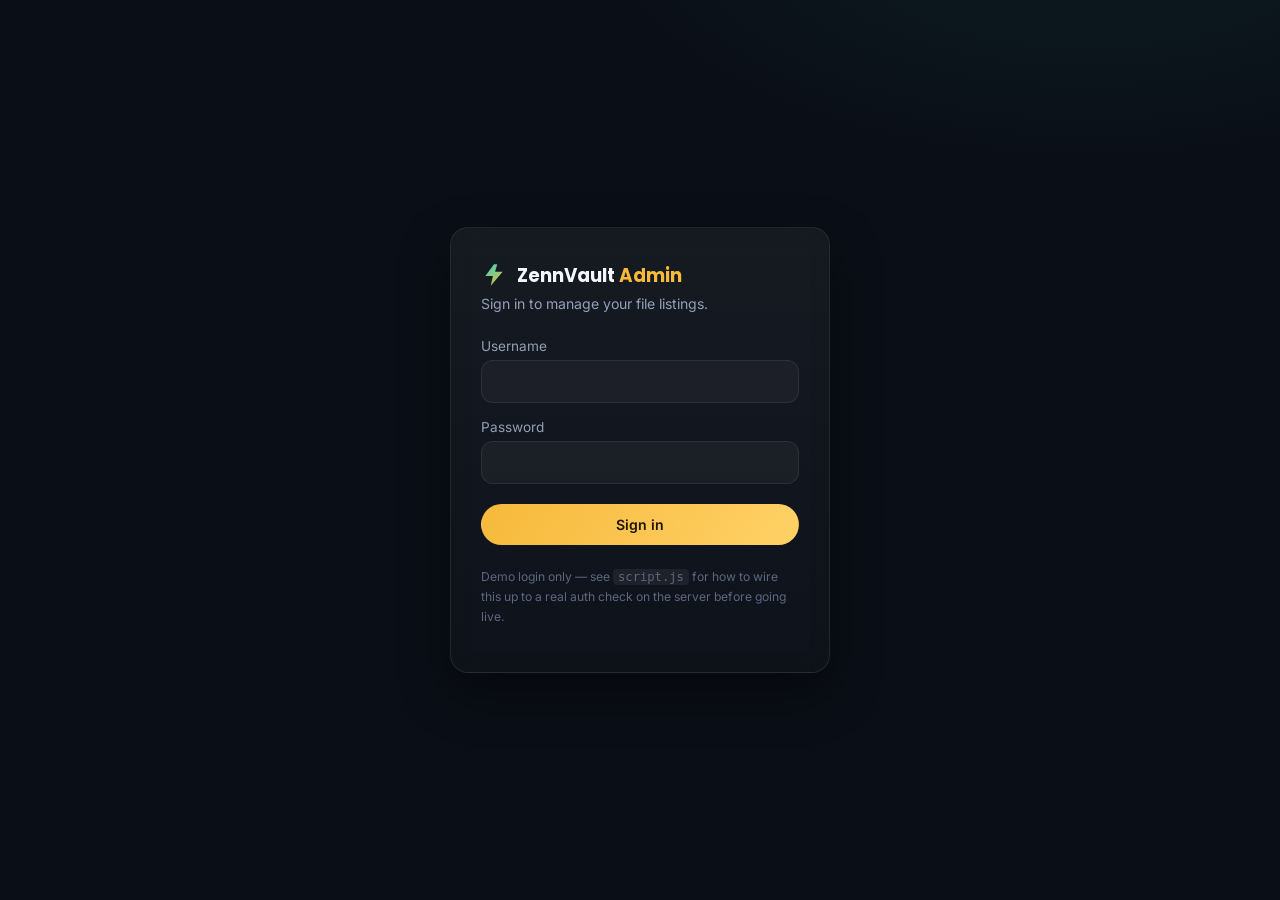
==== admin/index.html @ 20cca3c2 "Add files via upload" ====
<!DOCTYPE html>
<html lang="en">
<head>
<meta charset="UTF-8">
<meta name="viewport" content="width=device-width, initial-scale=1.0">
<title>ZennVault Admin — Dashboard</title>

<link rel="preconnect" href="https://fonts.googleapis.com">
<link rel="preconnect" href="https://fonts.gstatic.com" crossorigin>
<link href="https://fonts.googleapis.com/css2?family=Poppins:wght@600;700&family=Inter:wght@400;500;600&display=swap" rel="stylesheet">

<link rel="stylesheet" href="style.css">
</head>
<body>

<header class="admin-header">
  <div class="admin-header__inner">
    <div class="auth-brand auth-brand--sm">
      <svg width="22" height="22" viewBox="0 0 24 24" fill="none" xmlns="http://www.w3.org/2000/svg">
        <path d="M12 2 L4 13H11L9 22L20 9H13L15 2Z" fill="url(#boltGrad2)"/>
        <defs>
          <linearGradient id="boltGrad2" x1="4" y1="2" x2="20" y2="22" gradientUnits="userSpaceOnUse">
            <stop stop-color="#2FD6C0"/><stop offset="1" stop-color="#F6B93B"/>
          </linearGradient>
        </defs>
      </svg>
      <span>ZennVault <em>Admin</em></span>
    </div>
    <button class="btn btn--ghost" id="logoutBtn">Log out</button>
  </div>
</header>

<main class="admin-main">

  <section class="panel">
    <h2 class="panel__title">Add a new file</h2>
    <form id="fileForm" class="file-form">
      <label>
        File name
        <input type="text" id="fName" placeholder="e.g. Premium Lightroom Presets Pack" required>
      </label>
      <label>
        Short description
        <textarea id="fDescription" rows="3" placeholder="One or two sentences describing the file" required></textarea>
      </label>
      <label>
        Safelinku URL
        <input type="url" id="fSafelink" placeholder="https://safelinku.com/..." required>
      </label>

      <div class="file-form__actions">
        <button type="submit" class="btn btn--premium" id="submitBtn">Add file</button>
      </div>
      <p class="form-status" id="formStatus"></p>
    </form>
  </section>

  <section class="panel">
    <div class="panel__title-row">
      <h2 class="panel__title">Uploaded files</h2>
      <span class="panel__count" id="fileCount"></span>
    </div>
    <div id="adminFileList" class="admin-file-list">
      <p class="status-text">Loading files...</p>
    </div>
  </section>

</main>

<script src="script.js"></script>
</body>
</html>
---- admin/style.css ----
/* =========================================================
   ZennVault Admin — shares the same token system as /user/style.css
   so both surfaces feel like one product.
   ========================================================= */
:root {
  --bg: #0a0e16;
  --panel: #121826;
  --panel-border: rgba(255, 255, 255, 0.08);
  --panel-border-strong: rgba(255, 255, 255, 0.14);

  --text: #f4f6fb;
  --text-muted: #93a0b8;
  --text-faint: #5c6780;

  --teal: #2fd6c0;
  --teal-dim: #1c9c8c;
  --gold: #f6b93b;
  --gold-bright: #ffd166;
  --danger: #ef5b5b;
  --danger-dim: #b13d3d;

  --radius-card: 18px;
  --radius-pill: 999px;

  --font-display: "Poppins", "Segoe UI", sans-serif;
  --font-body: "Inter", "Segoe UI", sans-serif;
}

* { box-sizing: border-box; }

html, body {
  margin: 0;
  padding: 0;
  min-height: 100%;
  background: radial-gradient(1000px 500px at 85% -10%, rgba(47, 214, 192, 0.07), transparent 55%), var(--bg);
  color: var(--text);
  font-family: var(--font-body);
  -webkit-font-smoothing: antialiased;
}

a { color: inherit; }
button { font-family: inherit; cursor: pointer; }

:focus-visible { outline: 2px solid var(--teal); outline-offset: 2px; }

label { font-size: 0.85rem; color: var(--text-muted); display: flex; flex-direction: column; gap: 6px; }

input, textarea {
  font-family: inherit;
  font-size: 0.95rem;
  color: var(--text);
  background: rgba(255, 255, 255, 0.04);
  border: 1px solid var(--panel-border);
  border-radius: 12px;
  padding: 11px 14px;
  resize: vertical;
}

input:focus, textarea:focus {
  border-color: rgba(47, 214, 192, 0.5);
  outline: none;
}

.btn {
  display: inline-flex;
  align-items: center;
  justify-content: center;
  gap: 8px;
  padding: 11px 20px;
  border-radius: var(--radius-pill);
  border: 1px solid transparent;
  font-size: 0.88rem;
  font-weight: 600;
  transition: transform 0.18s ease, box-shadow 0.18s ease, border-color 0.18s ease, color 0.18s ease;
}

.btn--ghost { background: transparent; border-color: var(--panel-border-strong); color: var(--text-muted); }
.btn--ghost:hover { color: var(--text); border-color: var(--teal-dim); }

.btn--premium { background: linear-gradient(120deg, var(--gold), var(--gold-bright)); color: #201400; }
.btn--premium:hover { transform: translateY(-1px); }

.btn--danger { background: transparent; border-color: rgba(239, 91, 91, 0.4); color: var(--danger); }
.btn--danger:hover { background: rgba(239, 91, 91, 0.12); }

/* =========================================================
   Auth (login) screen
   ========================================================= */
.auth-body {
  display: flex;
  align-items: center;
  justify-content: center;
  min-height: 100vh;
  padding: 24px;
}

.auth-card {
  width: 100%;
  max-width: 380px;
  padding: 34px 30px;
  background: linear-gradient(180deg, rgba(255, 255, 255, 0.05), rgba(255, 255, 255, 0.02));
  border: 1px solid var(--panel-border);
  border-radius: var(--radius-card);
  backdrop-filter: blur(12px);
  -webkit-backdrop-filter: blur(12px);
  box-shadow: 0 20px 50px rgba(0, 0, 0, 0.4);
}

.auth-brand {
  display: flex;
  align-items: center;
  gap: 10px;
  font-family: var(--font-display);
  font-weight: 700;
  font-size: 1.15rem;
  margin-bottom: 6px;
}

.auth-brand em { color: var(--gold); font-style: normal; }
.auth-brand--sm { font-size: 1rem; }

.auth-sub { color: var(--text-muted); font-size: 0.88rem; margin: 0 0 26px; }

.auth-form { display: flex; flex-direction: column; gap: 16px; }

.auth-error {
  color: var(--danger);
  font-size: 0.82rem;
  margin: -6px 0 0;
}

.auth-submit { margin-top: 4px; width: 100%; }

.auth-note {
  margin-top: 22px;
  font-size: 0.76rem;
  color: var(--text-faint);
  line-height: 1.6;
}

.auth-note code {
  background: rgba(255, 255, 255, 0.06);
  padding: 1px 5px;
  border-radius: 4px;
}

/* =========================================================
   Dashboard
   ========================================================= */
.admin-header {
  position: sticky;
  top: 0;
  z-index: 10;
  border-bottom: 1px solid var(--panel-border);
  background: rgba(10, 14, 22, 0.8);
  backdrop-filter: blur(14px);
  -webkit-backdrop-filter: blur(14px);
}

.admin-header__inner {
  max-width: 900px;
  margin: 0 auto;
  padding: 16px 24px;
  display: flex;
  align-items: center;
  justify-content: space-between;
}

.admin-main {
  max-width: 900px;
  margin: 0 auto;
  padding: 32px 24px 70px;
  display: flex;
  flex-direction: column;
  gap: 28px;
}

.panel {
  padding: 24px;
  background: linear-gradient(180deg, rgba(255, 255, 255, 0.04), rgba(255, 255, 255, 0.015));
  border: 1px solid var(--panel-border);
  border-radius: var(--radius-card);
}

.panel__title {
  font-family: var(--font-display);
  font-size: 1.05rem;
  font-weight: 600;
  margin: 0 0 18px;
}

.panel__title-row {
  display: flex;
  align-items: baseline;
  justify-content: space-between;
  margin-bottom: 18px;
}

.panel__title-row .panel__title { margin: 0; }

.panel__count { color: var(--text-faint); font-size: 0.82rem; }

.file-form { display: flex; flex-direction: column; gap: 16px; }

.label-optional { color: var(--text-faint); font-weight: 400; }

.file-form__actions { display: flex; gap: 10px; margin-top: 4px; }

.form-status {
  font-size: 0.82rem;
  color: var(--teal);
  min-height: 1.2em;
  margin: 0;
}

.form-status.is-error { color: var(--danger); }

.admin-file-list { display: flex; flex-direction: column; gap: 12px; }

.status-text { color: var(--text-muted); font-size: 0.9rem; padding: 20px 0; text-align: center; }

.admin-file-row {
  display: flex;
  align-items: center;
  gap: 16px;
  padding: 16px 18px;
  border: 1px solid var(--panel-border);
  border-radius: 14px;
  background: rgba(255, 255, 255, 0.02);
}

.admin-file-row__body { flex: 1; min-width: 0; }

.admin-file-row__title {
  font-weight: 600;
  font-size: 0.94rem;
  margin: 0 0 3px;
}

.admin-file-row__desc {
  color: var(--text-muted);
  font-size: 0.82rem;
  margin: 0;
  white-space: nowrap;
  overflow: hidden;
  text-overflow: ellipsis;
}

.admin-file-row__actions { display: flex; gap: 8px; flex-shrink: 0; }

.admin-file-row__actions .btn {
  padding: 7px 14px;
  font-size: 0.8rem;
}

@media (max-width: 600px) {
  .admin-file-row { flex-wrap: wrap; }
  .admin-file-row__actions { width: 100%; justify-content: flex-end; }
}
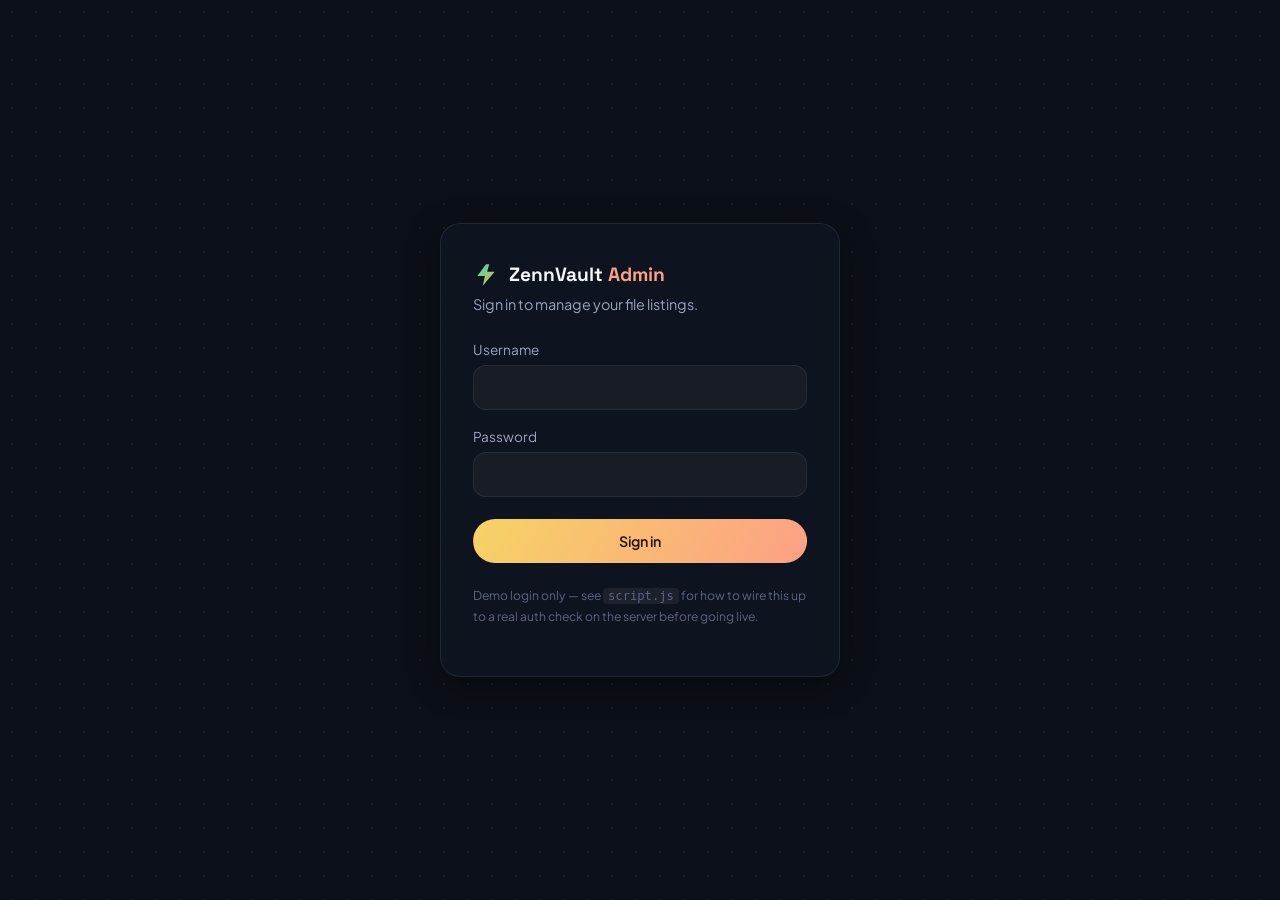
==== commit 18e89d1d: "Add files via upload" ====
--- a/admin/index.html
+++ b/admin/index.html
@@ -9,7 +9,7 @@
 <link rel="preconnect" href="https://fonts.gstatic.com" crossorigin>
 <link href="https://fonts.googleapis.com/css2?family=Poppins:wght@600;700&family=Inter:wght@400;500;600&display=swap" rel="stylesheet">
 
-<link rel="stylesheet" href="style.css">
+<link rel="stylesheet" href="/admin/style.css">
 </head>
 <body>
 
@@ -47,6 +47,16 @@
         Safelinku URL
         <input type="url" id="fSafelink" placeholder="https://safelinku.com/..." required>
       </label>
+      <div class="file-form__row">
+        <label>
+          Badge/kategori <span class="label-optional">(opsional — e.g. ZIP, APK, Featured)</span>
+          <input type="text" id="fKategori" placeholder="ZIP">
+        </label>
+        <label>
+          Ukuran file <span class="label-optional">(opsional)</span>
+          <input type="text" id="fUkuran" placeholder="45 MB">
+        </label>
+      </div>
 
       <div class="file-form__actions">
         <button type="submit" class="btn btn--premium" id="submitBtn">Add file</button>
@@ -67,6 +77,6 @@
 
 </main>
 
-<script src="script.js"></script>
+<script src="/admin/script.js"></script>
 </body>
 </html>
--- a/admin/style.css
+++ b/admin/style.css
@@ -1,64 +1,87 @@
 /* =========================================================
    ZennVault Admin — shares the same token system as /user/style.css
-   so both surfaces feel like one product.
    ========================================================= */
+@import url('https://fonts.googleapis.com/css2?family=Space+Grotesk:wght@600;700&family=Plus+Jakarta+Sans:wght@400;500;600;700&display=swap');
+
 :root {
-  --bg: #0a0e16;
-  --panel: #121826;
-  --panel-border: rgba(255, 255, 255, 0.08);
-  --panel-border-strong: rgba(255, 255, 255, 0.14);
-
-  --text: #f4f6fb;
-  --text-muted: #93a0b8;
-  --text-faint: #5c6780;
-
-  --teal: #2fd6c0;
-  --teal-dim: #1c9c8c;
-  --gold: #f6b93b;
-  --gold-bright: #ffd166;
-  --danger: #ef5b5b;
-  --danger-dim: #b13d3d;
-
-  --radius-card: 18px;
+  --bg-base: #0b0f17;
+
+  --card-bg: rgba(18, 24, 38, 0.6);
+  --card-border: rgba(255, 255, 255, 0.08);
+  --glass-border-strong: rgba(255, 255, 255, 0.16);
+
+  --text: #f5f7fb;
+  --text-muted: #9aa5bd;
+  --text-faint: #5c6680;
+
+  --indigo: #6366f1;
+  --cyan: #22d3ee;
+  --purple: #8b5cf6;
+  --gold-start: #f6d365;
+  --gold-end: #fda085;
+  --danger: #ff6b6b;
+
+  --radius-card: 20px;
   --radius-pill: 999px;
 
-  --font-display: "Poppins", "Segoe UI", sans-serif;
-  --font-body: "Inter", "Segoe UI", sans-serif;
+  --shadow-card: 0 8px 32px 0 rgba(0, 0, 0, 0.37);
+
+  --font-display: "Space Grotesk", "Segoe UI", sans-serif;
+  --font-body: "Plus Jakarta Sans", "Segoe UI", sans-serif;
 }
 
 * { box-sizing: border-box; }
 
-html, body {
+html { background: var(--bg-base); }
+
+body {
   margin: 0;
   padding: 0;
   min-height: 100%;
-  background: radial-gradient(1000px 500px at 85% -10%, rgba(47, 214, 192, 0.07), transparent 55%), var(--bg);
   color: var(--text);
   font-family: var(--font-body);
   -webkit-font-smoothing: antialiased;
+  position: relative;
+  overflow-x: hidden;
+
+  background-color: #0b0f17;
+  background-image: radial-gradient(rgba(255, 255, 255, 0.07) 1px, transparent 1px);
+  background-size: 24px 24px;
 }
 
 a { color: inherit; }
 button { font-family: inherit; cursor: pointer; }
 
-:focus-visible { outline: 2px solid var(--teal); outline-offset: 2px; }
-
-label { font-size: 0.85rem; color: var(--text-muted); display: flex; flex-direction: column; gap: 6px; }
+:focus-visible { outline: 2px solid var(--indigo); outline-offset: 3px; }
+
+@keyframes fadeSlideUp {
+  from { opacity: 0; transform: translateY(22px); }
+  to   { opacity: 1; transform: translateY(0); }
+}
+
+@keyframes popIn {
+  from { opacity: 0; transform: translateY(18px) scale(0.97); }
+  to   { opacity: 1; transform: translateY(0) scale(1); }
+}
+
+label { font-size: 0.85rem; color: var(--text-muted); display: flex; flex-direction: column; gap: 7px; }
 
 input, textarea {
   font-family: inherit;
   font-size: 0.95rem;
   color: var(--text);
   background: rgba(255, 255, 255, 0.04);
-  border: 1px solid var(--panel-border);
-  border-radius: 12px;
-  padding: 11px 14px;
+  border: 1px solid var(--card-border);
+  border-radius: 13px;
+  padding: 12px 15px;
   resize: vertical;
+  transition: 0.2s ease;
 }
 
 input:focus, textarea:focus {
-  border-color: rgba(47, 214, 192, 0.5);
   outline: none;
+  border-color: #6366f1;
+  box-shadow: 0 0 15px rgba(99, 102, 241, 0.3);
 }
 
 .btn {
@@ -66,22 +89,38 @@
   align-items: center;
   justify-content: center;
   gap: 8px;
-  padding: 11px 20px;
+  padding: 12px 20px;
   border-radius: var(--radius-pill);
   border: 1px solid transparent;
-  font-size: 0.88rem;
+  font-size: 0.89rem;
   font-weight: 600;
-  transition: transform 0.18s ease, box-shadow 0.18s ease, border-color 0.18s ease, color 0.18s ease;
-}
-
-.btn--ghost { background: transparent; border-color: var(--panel-border-strong); color: var(--text-muted); }
-.btn--ghost:hover { color: var(--text); border-color: var(--teal-dim); }
-
-.btn--premium { background: linear-gradient(120deg, var(--gold), var(--gold-bright)); color: #201400; }
-.btn--premium:hover { transform: translateY(-1px); }
-
-.btn--danger { background: transparent; border-color: rgba(239, 91, 91, 0.4); color: var(--danger); }
-.btn--danger:hover { background: rgba(239, 91, 91, 0.12); }
+  transition: 0.2s ease;
+}
+
+.btn--ghost {
+  background: rgba(255, 255, 255, 0.05);
+  border-color: var(--card-border);
+  color: var(--text-muted);
+}
+
+.btn--ghost:hover { background: rgba(255, 255, 255, 0.1); color: var(--text); }
+
+.btn--premium {
+  background: linear-gradient(120deg, var(--gold-start), var(--gold-end));
+  color: #241300;
+}
+
+.btn--premium:hover { box-shadow: 0 0 22px rgba(253, 160, 133, 0.45); }
+
+.btn--danger {
+  background: rgba(255, 107, 107, 0.06);
+  border-color: rgba(255, 107, 107, 0.35);
+  color: var(--danger);
+}
+
+.btn--danger:hover { background: rgba(255, 107, 107, 0.14); box-shadow: 0 0 18px rgba(255, 107, 107, 0.3); }
+
+.btn:active { transform: scale(0.98); }
 
 /* =========================================================
    Auth (login) screen
@@ -96,14 +135,15 @@
 
 .auth-card {
   width: 100%;
-  max-width: 380px;
-  padding: 34px 30px;
-  background: linear-gradient(180deg, rgba(255, 255, 255, 0.05), rgba(255, 255, 255, 0.02));
-  border: 1px solid var(--panel-border);
-  border-radius: var(--radius-card);
+  max-width: 400px;
+  padding: 38px 32px;
+  background: var(--card-bg);
   backdrop-filter: blur(12px);
   -webkit-backdrop-filter: blur(12px);
-  box-shadow: 0 20px 50px rgba(0, 0, 0, 0.4);
+  border: 1px solid var(--card-border);
+  border-radius: var(--radius-card);
+  box-shadow: var(--shadow-card);
+  animation: popIn 0.5s ease both;
 }
 
 .auth-brand {
@@ -112,37 +152,26 @@
   gap: 10px;
   font-family: var(--font-display);
   font-weight: 700;
-  font-size: 1.15rem;
-  margin-bottom: 6px;
-}
-
-.auth-brand em { color: var(--gold); font-style: normal; }
-.auth-brand--sm { font-size: 1rem; }
-
-.auth-sub { color: var(--text-muted); font-size: 0.88rem; margin: 0 0 26px; }
-
-.auth-form { display: flex; flex-direction: column; gap: 16px; }
-
-.auth-error {
-  color: var(--danger);
-  font-size: 0.82rem;
-  margin: -6px 0 0;
-}
-
+  font-size: 1.2rem;
+  margin-bottom: 7px;
+}
+
+.auth-brand em { color: var(--gold-end); font-style: normal; }
+.auth-brand--sm { font-size: 1.02rem; }
+
+.auth-sub { color: var(--text-muted); font-size: 0.9rem; margin: 0 0 28px; }
+.auth-form { display: flex; flex-direction: column; gap: 18px; }
+.auth-error { color: var(--danger); font-size: 0.82rem; margin: -6px 0 0; }
 .auth-submit { margin-top: 4px; width: 100%; }
 
 .auth-note {
   margin-top: 22px;
   font-size: 0.76rem;
   color: var(--text-faint);
-  line-height: 1.6;
-}
-
-.auth-note code {
-  background: rgba(255, 255, 255, 0.06);
-  padding: 1px 5px;
-  border-radius: 4px;
-}
+  line-height: 1.65;
+}
+
+.auth-note code { background: rgba(255, 255, 255, 0.06); padding: 1px 5px; border-radius: 4px; }
 
 /* =========================================================
    Dashboard
@@ -151,95 +180,123 @@
   position: sticky;
   top: 0;
   z-index: 10;
-  border-bottom: 1px solid var(--panel-border);
-  background: rgba(10, 14, 22, 0.8);
-  backdrop-filter: blur(14px);
-  -webkit-backdrop-filter: blur(14px);
+  border-bottom: 1px solid var(--card-border);
+  background: rgba(11, 15, 23, 0.78);
+  backdrop-filter: blur(18px) saturate(150%);
+  -webkit-backdrop-filter: blur(18px) saturate(150%);
+  animation: fadeSlideUp 0.5s ease both;
 }
 
 .admin-header__inner {
-  max-width: 900px;
+  max-width: 920px;
   margin: 0 auto;
-  padding: 16px 24px;
+  padding: 18px 28px;
   display: flex;
   align-items: center;
   justify-content: space-between;
 }
 
 .admin-main {
-  max-width: 900px;
+  position: relative;
+  z-index: 0;
+  max-width: 920px;
   margin: 0 auto;
-  padding: 32px 24px 70px;
+  padding: 40px 28px 80px;
   display: flex;
   flex-direction: column;
-  gap: 28px;
+  gap: 32px;
+}
+
+.admin-main::before {
+  content: "";
+  position: absolute;
+  inset: -60px -40px auto -40px;
+  height: 400px;
+  background:
+    radial-gradient(circle at 80% 20%, rgba(34, 211, 238, 0.22), transparent 60%),
+    radial-gradient(circle at 15% 45%, rgba(139, 92, 246, 0.2), transparent 60%);
+  filter: blur(100px);
+  z-index: -1;
+  pointer-events: none;
 }
 
 .panel {
-  padding: 24px;
-  background: linear-gradient(180deg, rgba(255, 255, 255, 0.04), rgba(255, 255, 255, 0.015));
-  border: 1px solid var(--panel-border);
+  padding: 28px;
+  background: var(--card-bg);
+  backdrop-filter: blur(12px);
+  -webkit-backdrop-filter: blur(12px);
+  border: 1px solid var(--card-border);
   border-radius: var(--radius-card);
-}
-
-.panel__title {
-  font-family: var(--font-display);
-  font-size: 1.05rem;
-  font-weight: 600;
-  margin: 0 0 18px;
-}
+  box-shadow: var(--shadow-card);
+  animation: fadeSlideUp 0.55s ease both;
+}
+
+.admin-main .panel:nth-of-type(1) { animation-delay: 0.08s; }
+.admin-main .panel:nth-of-type(2) { animation-delay: 0.16s; }
+
+.panel__title { font-family: var(--font-display); font-size: 1.1rem; font-weight: 700; margin: 0 0 20px; }
 
 .panel__title-row {
   display: flex;
   align-items: baseline;
   justify-content: space-between;
-  margin-bottom: 18px;
+  margin-bottom: 20px;
 }
 
 .panel__title-row .panel__title { margin: 0; }
-
 .panel__count { color: var(--text-faint); font-size: 0.82rem; }
 
-.file-form { display: flex; flex-direction: column; gap: 16px; }
+.file-form { display: flex; flex-direction: column; gap: 18px; }
+
+.file-form__row {
+  display: grid;
+  grid-template-columns: 1fr 1fr;
+  gap: 18px;
+}
 
 .label-optional { color: var(--text-faint); font-weight: 400; }
-
-.file-form__actions { display: flex; gap: 10px; margin-top: 4px; }
-
-.form-status {
-  font-size: 0.82rem;
-  color: var(--teal);
-  min-height: 1.2em;
-  margin: 0;
-}
-
+.file-form__actions { display: flex; gap: 10px; margin-top: 6px; }
+
+.form-status { font-size: 0.82rem; color: var(--cyan); min-height: 1.2em; margin: 0; }
 .form-status.is-error { color: var(--danger); }
 
-.admin-file-list { display: flex; flex-direction: column; gap: 12px; }
-
-.status-text { color: var(--text-muted); font-size: 0.9rem; padding: 20px 0; text-align: center; }
+.admin-file-list { display: flex; flex-direction: column; gap: 14px; }
+.status-text { color: var(--text-muted); font-size: 0.9rem; padding: 24px 0; text-align: center; }
 
 .admin-file-row {
   display: flex;
   align-items: center;
   gap: 16px;
   padding: 16px 18px;
-  border: 1px solid var(--panel-border);
+  border: 1px solid var(--card-border);
   border-radius: 14px;
-  background: rgba(255, 255, 255, 0.02);
+  background: rgba(255, 255, 255, 0.025);
+  animation: fadeSlideUp 0.4s ease both;
+  animation-delay: calc(var(--stagger, 0) * 60ms);
+  transition: transform 0.2s ease, border-color 0.2s ease;
+}
+
+.admin-file-row:hover { transform: translateY(-3px); border-color: rgba(99, 102, 241, 0.4); }
+
+.admin-file-row__badge {
+  flex-shrink: 0;
+  padding: 4px 10px;
+  border-radius: var(--radius-pill);
+  font-size: 0.68rem;
+  font-weight: 700;
+  letter-spacing: 0.03em;
+  text-transform: uppercase;
+  color: var(--cyan);
+  background: rgba(34, 211, 238, 0.1);
+  border: 1px solid rgba(34, 211, 238, 0.25);
 }
 
 .admin-file-row__body { flex: 1; min-width: 0; }
-
-.admin-file-row__title {
-  font-weight: 600;
-  font-size: 0.94rem;
-  margin: 0 0 3px;
-}
+.admin-file-row__title { font-weight: 700; font-size: 0.95rem; margin: 0 0 4px; }
 
 .admin-file-row__desc {
   color: var(--text-muted);
-  font-size: 0.82rem;
+  font-size: 0.83rem;
   margin: 0;
   white-space: nowrap;
   overflow: hidden;
@@ -247,13 +304,14 @@
 }
 
 .admin-file-row__actions { display: flex; gap: 8px; flex-shrink: 0; }
-
-.admin-file-row__actions .btn {
-  padding: 7px 14px;
-  font-size: 0.8rem;
-}
+.admin-file-row__actions .btn { padding: 8px 15px; font-size: 0.8rem; }
 
 @media (max-width: 600px) {
+  .file-form__row { grid-template-columns: 1fr; }
   .admin-file-row { flex-wrap: wrap; }
   .admin-file-row__actions { width: 100%; justify-content: flex-end; }
 }
+
+@media (prefers-reduced-motion: reduce) {
+  * { animation: none !important; transition: none !important; }
+}
